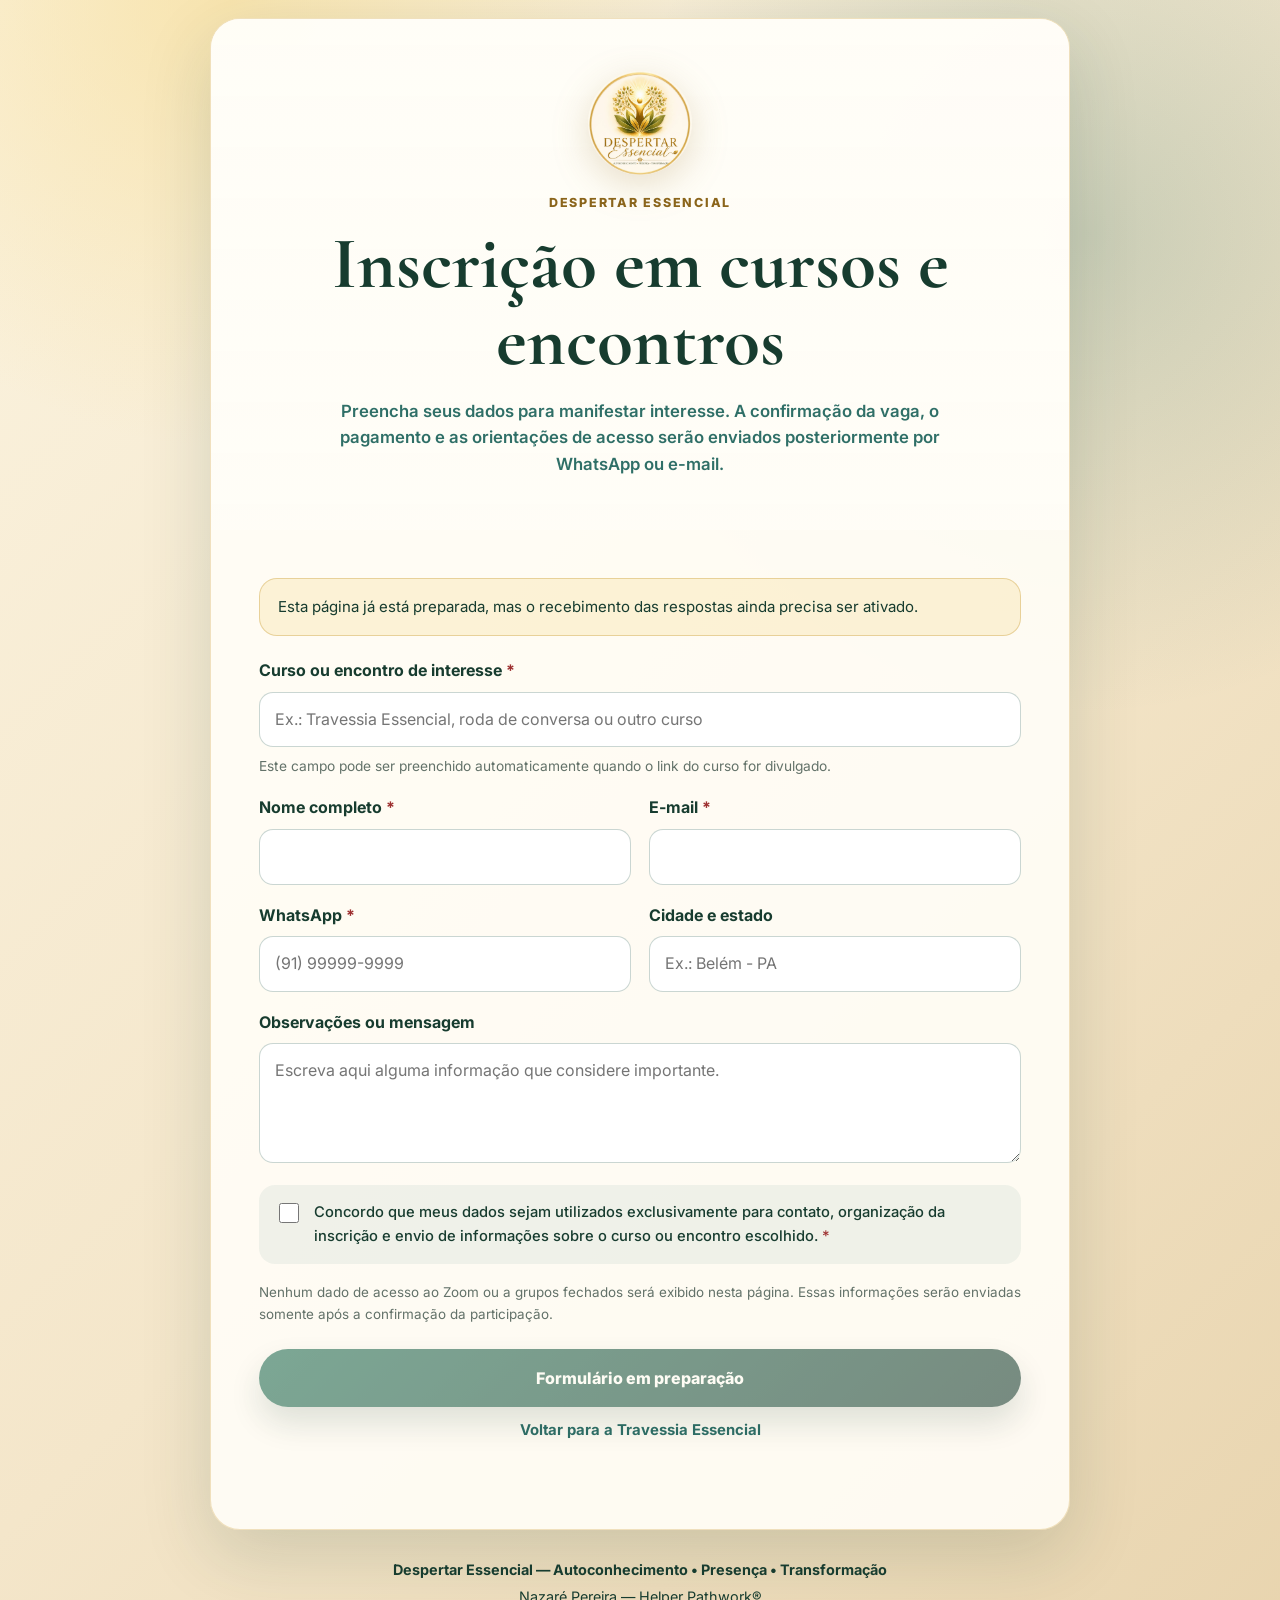
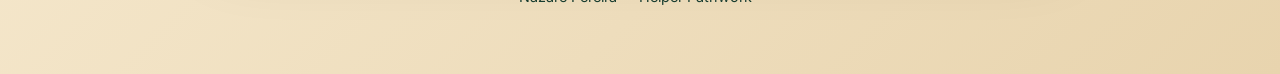
==== inscricao.html @ cbb1411a "Adiciona formulário reutilizável para cursos futuros" ====
<!DOCTYPE html>
<html lang="pt-BR">
  <head>
    <meta charset="UTF-8" />
    <meta name="viewport" content="width=device-width, initial-scale=1.0" />
    <meta name="robots" content="noindex,nofollow" />
    <meta
      name="description"
      content="Formulário de interesse para cursos e encontros do Despertar Essencial."
    />
    <title>Inscrição em cursos e encontros | Despertar Essencial</title>
    <link rel="preconnect" href="https://fonts.googleapis.com" />
    <link rel="preconnect" href="https://fonts.gstatic.com" crossorigin />
    <link
      href="https://fonts.googleapis.com/css2?family=Cormorant+Garamond:wght@600;700&family=Inter:wght@400;500;600;700;800&display=swap"
      rel="stylesheet"
    />
    <style>
      :root {
        --cream: #fbf3df;
        --solar: #f7df9d;
        --gold: #c89b35;
        --deep-gold: #8b651b;
        --forest: #173c2f;
        --forest-2: #245343;
        --sea: #2f6f67;
        --white: #fffdf7;
        --ink: #23372f;
        --muted: #637269;
        --danger: #9d2f2f;
        --shadow: 0 24px 70px rgba(23, 60, 47, 0.16);
      }

      * {
        box-sizing: border-box;
      }

      body {
        margin: 0;
        min-height: 100vh;
        color: var(--ink);
        background:
          radial-gradient(circle at 18% 0%, rgba(247, 223, 157, 0.72), transparent 28rem),
          radial-gradient(circle at 85% 14%, rgba(47, 111, 103, 0.22), transparent 30rem),
          linear-gradient(135deg, var(--cream) 0%, #f4e6ca 52%, #e8d4ae 100%);
        font-family: "Inter", system-ui, -apple-system, BlinkMacSystemFont, "Segoe UI", sans-serif;
        line-height: 1.6;
      }

      a {
        color: inherit;
      }

      .page-shell {
        width: min(860px, calc(100% - 24px));
        margin: 0 auto;
        padding: 18px 0 36px;
      }

      .card {
        overflow: hidden;
        border: 1px solid rgba(200, 155, 53, 0.28);
        border-radius: 30px;
        background: rgba(255, 253, 247, 0.92);
        box-shadow: var(--shadow);
      }

      .header {
        padding: clamp(28px, 6vw, 52px) clamp(20px, 6vw, 48px);
        background:
          linear-gradient(rgba(255, 253, 247, 0.89), rgba(255, 253, 247, 0.93)),
          url("https://images.unsplash.com/photo-1500530855697-b586d89ba3ee?auto=format&fit=crop&w=1400&q=80") center/cover;
        text-align: center;
      }

      .logo {
        display: block;
        width: 104px;
        height: auto;
        margin: 0 auto 18px;
        border-radius: 50%;
        filter: drop-shadow(0 10px 18px rgba(139, 101, 27, 0.2));
      }

      .eyebrow {
        margin: 0 0 12px;
        color: var(--deep-gold);
        font-size: 0.78rem;
        font-weight: 800;
        letter-spacing: 0.14em;
        text-transform: uppercase;
      }

      h1,
      h2 {
        margin: 0;
        color: var(--forest);
        font-family: "Cormorant Garamond", Georgia, serif;
        line-height: 1.05;
      }

      h1 {
        font-size: clamp(2.35rem, 7vw, 4.6rem);
      }

      h2 {
        font-size: clamp(2rem, 6vw, 3.25rem);
      }

      .subtitle {
        max-width: 650px;
        margin: 18px auto 0;
        color: var(--sea);
        font-size: 1.05rem;
        font-weight: 600;
      }

      .content {
        padding: clamp(24px, 6vw, 48px);
      }

      .notice {
        display: none;
        margin: 0 0 22px;
        padding: 16px 18px;
        border: 1px solid rgba(200, 155, 53, 0.38);
        border-radius: 18px;
        background: rgba(247, 223, 157, 0.34);
        color: var(--forest);
        font-size: 0.94rem;
      }

      .form-grid {
        display: grid;
        grid-template-columns: repeat(2, minmax(0, 1fr));
        gap: 18px;
      }

      .field {
        display: grid;
        gap: 8px;
      }

      .field--full {
        grid-column: 1 / -1;
      }

      label,
      legend {
        color: var(--forest);
        font-weight: 700;
      }

      .required {
        color: var(--danger);
      }

      input,
      textarea {
        width: 100%;
        border: 1px solid rgba(36, 83, 67, 0.24);
        border-radius: 14px;
        background: #ffffff;
        color: var(--ink);
        font: inherit;
        padding: 14px 15px;
        outline: none;
        transition: border-color 160ms ease, box-shadow 160ms ease;
      }

      input:focus,
      textarea:focus {
        border-color: var(--sea);
        box-shadow: 0 0 0 4px rgba(47, 111, 103, 0.12);
      }

      textarea {
        min-height: 120px;
        resize: vertical;
      }

      .help {
        margin: 0;
        color: var(--muted);
        font-size: 0.86rem;
      }

      .consent {
        display: flex;
        align-items: flex-start;
        gap: 12px;
        margin-top: 4px;
        padding: 16px;
        border-radius: 16px;
        background: rgba(47, 111, 103, 0.07);
      }

      .consent input {
        width: 20px;
        height: 20px;
        margin-top: 2px;
        flex: 0 0 auto;
      }

      .consent label {
        font-size: 0.92rem;
        font-weight: 500;
      }

      .privacy {
        margin: 18px 0 0;
        color: var(--muted);
        font-size: 0.84rem;
      }

      .actions {
        display: grid;
        gap: 12px;
        margin-top: 24px;
      }

      .button {
        display: inline-flex;
        align-items: center;
        justify-content: center;
        min-height: 58px;
        border: 0;
        border-radius: 999px;
        padding: 0 28px;
        color: var(--white);
        background: linear-gradient(135deg, #1f6b51, var(--forest));
        box-shadow: 0 16px 32px rgba(23, 60, 47, 0.24);
        font: inherit;
        font-weight: 800;
        text-decoration: none;
        cursor: pointer;
        transition: transform 180ms ease, box-shadow 180ms ease;
      }

      .button:hover,
      .button:focus-visible {
        transform: translateY(-2px);
        box-shadow: 0 18px 38px rgba(23, 60, 47, 0.3);
      }

      .button:disabled {
        opacity: 0.58;
        cursor: not-allowed;
        transform: none;
      }

      .back-link {
        display: inline-flex;
        justify-self: center;
        color: var(--sea);
        font-size: 0.93rem;
        font-weight: 700;
        text-decoration: none;
      }

      .status {
        min-height: 24px;
        margin: 14px 0 0;
        color: var(--forest);
        text-align: center;
        font-size: 0.92rem;
        font-weight: 600;
      }

      .confirmation {
        display: none;
        padding: clamp(30px, 7vw, 60px) clamp(22px, 7vw, 56px);
        text-align: center;
      }

      .check {
        display: grid;
        place-items: center;
        width: 78px;
        height: 78px;
        margin: 0 auto 22px;
        border-radius: 50%;
        background: linear-gradient(135deg, var(--sea), var(--forest));
        color: #fff;
        font-size: 2.8rem;
        font-weight: 800;
      }

      .confirmation p {
        max-width: 620px;
        margin: 18px auto 0;
        color: var(--muted);
        font-size: 1rem;
      }

      .confirmation .button {
        margin-top: 26px;
      }

      .footer {
        padding: 24px 18px 30px;
        color: var(--forest);
        text-align: center;
        font-size: 0.9rem;
      }

      .footer p {
        margin: 4px 0 0;
      }

      @media (max-width: 680px) {
        .page-shell {
          width: min(100% - 16px, 860px);
          padding-top: 8px;
        }

        .card {
          border-radius: 24px;
        }

        .form-grid {
          grid-template-columns: 1fr;
        }

        .field--full {
          grid-column: auto;
        }

        .button {
          width: 100%;
          padding: 0 18px;
        }
      }
    </style>
  </head>
  <body>
    <main class="page-shell">
      <section class="card" aria-labelledby="page-title">
        <header class="header">
          <img
            class="logo"
            src="assets/logo-despertar-essencial.jpeg.jpeg"
            alt="Logo Despertar Essencial"
            width="104"
            height="104"
          />
          <p class="eyebrow">Despertar Essencial</p>
          <h1 id="page-title">Inscrição em cursos e encontros</h1>
          <p class="subtitle">
            Preencha seus dados para manifestar interesse. A confirmação da vaga, o pagamento e as
            orientações de acesso serão enviados posteriormente por WhatsApp ou e-mail.
          </p>
        </header>

        <div class="content" id="form-area">
          <div class="notice" id="configuration-notice" role="status">
            Esta página já está preparada, mas o recebimento das respostas ainda precisa ser ativado.
          </div>

          <form id="course-form">
            <div class="form-grid">
              <div class="field field--full">
                <label for="curso">Curso ou encontro de interesse <span class="required">*</span></label>
                <input
                  id="curso"
                  name="curso"
                  type="text"
                  placeholder="Ex.: Travessia Essencial, roda de conversa ou outro curso"
                  required
                  autocomplete="off"
                />
                <p class="help">Este campo pode ser preenchido automaticamente quando o link do curso for divulgado.</p>
              </div>

              <div class="field">
                <label for="nome">Nome completo <span class="required">*</span></label>
                <input id="nome" name="nome" type="text" required autocomplete="name" />
              </div>

              <div class="field">
                <label for="email">E-mail <span class="required">*</span></label>
                <input id="email" name="email" type="email" required autocomplete="email" />
              </div>

              <div class="field">
                <label for="whatsapp">WhatsApp <span class="required">*</span></label>
                <input
                  id="whatsapp"
                  name="whatsapp"
                  type="tel"
                  placeholder="(91) 99999-9999"
                  required
                  autocomplete="tel"
                />
              </div>

              <div class="field">
                <label for="cidade_estado">Cidade e estado</label>
                <input
                  id="cidade_estado"
                  name="cidade_estado"
                  type="text"
                  placeholder="Ex.: Belém - PA"
                  autocomplete="address-level2"
                />
              </div>

              <div class="field field--full">
                <label for="observacoes">Observações ou mensagem</label>
                <textarea
                  id="observacoes"
                  name="observacoes"
                  placeholder="Escreva aqui alguma informação que considere importante."
                ></textarea>
              </div>

              <div class="field field--full">
                <div class="consent">
                  <input id="consentimento" name="consentimento" type="checkbox" value="sim" required />
                  <label for="consentimento">
                    Concordo que meus dados sejam utilizados exclusivamente para contato, organização
                    da inscrição e envio de informações sobre o curso ou encontro escolhido.
                    <span class="required">*</span>
                  </label>
                </div>
              </div>
            </div>

            <input type="hidden" name="_subject" value="Nova inscrição — Despertar Essencial" />

            <p class="privacy">
              Nenhum dado de acesso ao Zoom ou a grupos fechados será exibido nesta página. Essas
              informações serão enviadas somente após a confirmação da participação.
            </p>

            <div class="actions">
              <button class="button" id="submit-button" type="submit">Enviar minha inscrição</button>
              <a class="back-link" href="index.html">Voltar para a Travessia Essencial</a>
            </div>
            <p class="status" id="form-status" role="status" aria-live="polite"></p>
          </form>
        </div>

        <div class="confirmation" id="confirmation-area" aria-live="polite">
          <div class="check" aria-hidden="true">✓</div>
          <h2>Inscrição recebida!</h2>
          <p>
            Agradecemos seu interesse. Entraremos em contato pelo WhatsApp ou por e-mail para confirmar
            a vaga, orientar sobre o pagamento e enviar as informações do curso.
          </p>
          <a class="button" href="index.html">Voltar ao site</a>
        </div>
      </section>

      <footer class="footer">
        <p><strong>Despertar Essencial — Autoconhecimento • Presença • Transformação</strong></p>
        <p>Nazaré Pereira — Helper Pathwork®</p>
      </footer>
    </main>

    <script>
      const FORMSPREE_ENDPOINT = "SUBSTITUA_PELO_LINK_DO_FORMSPREE";

      const form = document.querySelector("#course-form");
      const formArea = document.querySelector("#form-area");
      const confirmationArea = document.querySelector("#confirmation-area");
      const statusMessage = document.querySelector("#form-status");
      const submitButton = document.querySelector("#submit-button");
      const configurationNotice = document.querySelector("#configuration-notice");
      const courseField = document.querySelector("#curso");

      const queryCourse = new URLSearchParams(window.location.search).get("curso");
      if (queryCourse) {
        courseField.value = queryCourse;
      }

      const isConfigured =
        FORMSPREE_ENDPOINT.startsWith("https://formspree.io/f/") &&
        !FORMSPREE_ENDPOINT.includes("SUBSTITUA_");

      if (!isConfigured) {
        configurationNotice.style.display = "block";
        submitButton.disabled = true;
        submitButton.textContent = "Formulário em preparação";
      }

      form.addEventListener("submit", async (event) => {
        event.preventDefault();

        if (!isConfigured) {
          statusMessage.textContent = "O recebimento das inscrições ainda não foi ativado.";
          return;
        }

        if (!form.reportValidity()) {
          return;
        }

        submitButton.disabled = true;
        submitButton.textContent = "Enviando...";
        statusMessage.textContent = "Aguarde um instante.";

        try {
          const response = await fetch(FORMSPREE_ENDPOINT, {
            method: "POST",
            body: new FormData(form),
            headers: {
              Accept: "application/json",
            },
          });

          if (!response.ok) {
            throw new Error("Não foi possível enviar o formulário.");
          }

          form.reset();
          formArea.style.display = "none";
          confirmationArea.style.display = "block";
          window.scrollTo({ top: 0, behavior: "smooth" });
        } catch (error) {
          statusMessage.textContent =
            "Não foi possível enviar agora. Verifique sua conexão e tente novamente.";
          submitButton.disabled = false;
          submitButton.textContent = "Enviar minha inscrição";
        }
      });
    </script>
  </body>
</html>
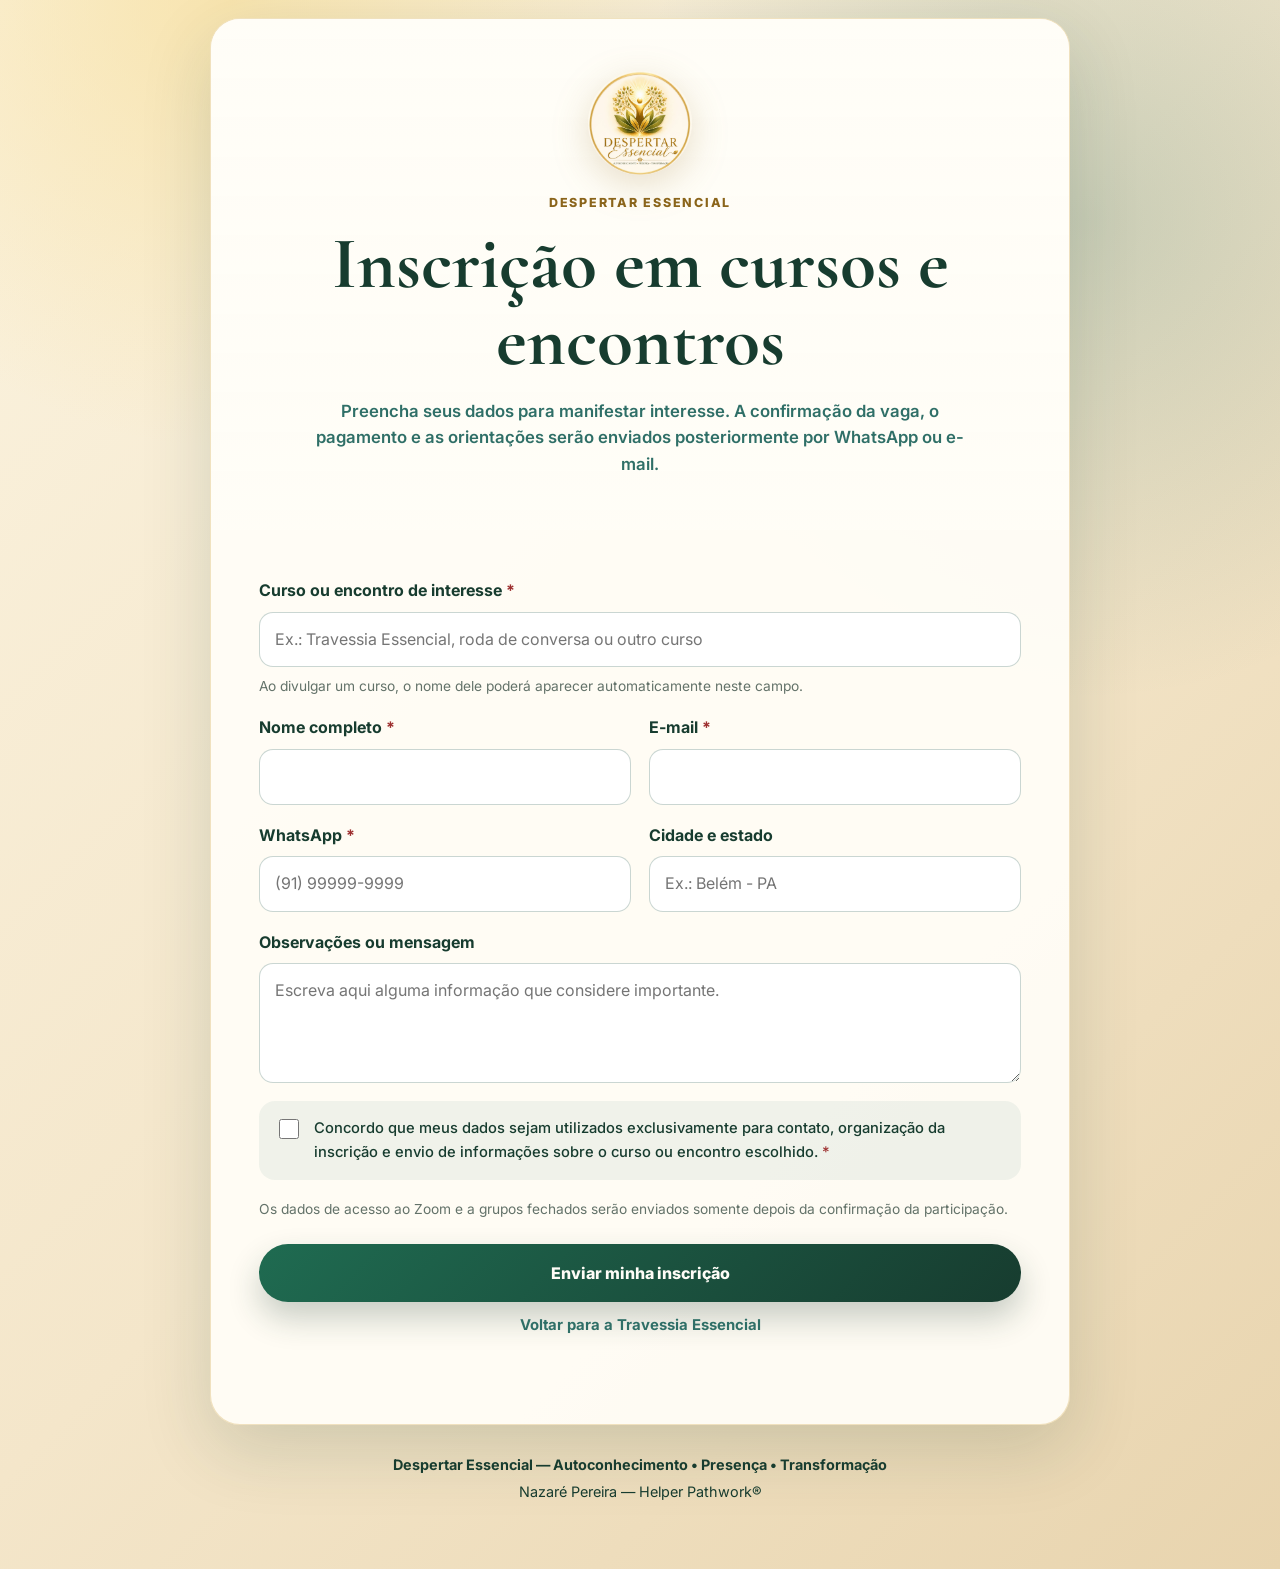
==== commit 09ae6ab7: "Ativa formulário de inscrições com Formspree" ====
--- a/inscricao.html
+++ b/inscricao.html
@@ -1,529 +1,373 @@
 <!DOCTYPE html>
 <html lang="pt-BR">
-  <head>
-    <meta charset="UTF-8" />
-    <meta name="viewport" content="width=device-width, initial-scale=1.0" />
-    <meta name="robots" content="noindex,nofollow" />
-    <meta
-      name="description"
-      content="Formulário de interesse para cursos e encontros do Despertar Essencial."
-    />
-    <title>Inscrição em cursos e encontros | Despertar Essencial</title>
-    <link rel="preconnect" href="https://fonts.googleapis.com" />
-    <link rel="preconnect" href="https://fonts.gstatic.com" crossorigin />
-    <link
-      href="https://fonts.googleapis.com/css2?family=Cormorant+Garamond:wght@600;700&family=Inter:wght@400;500;600;700;800&display=swap"
-      rel="stylesheet"
-    />
-    <style>
-      :root {
-        --cream: #fbf3df;
-        --solar: #f7df9d;
-        --gold: #c89b35;
-        --deep-gold: #8b651b;
-        --forest: #173c2f;
-        --forest-2: #245343;
-        --sea: #2f6f67;
-        --white: #fffdf7;
-        --ink: #23372f;
-        --muted: #637269;
-        --danger: #9d2f2f;
-        --shadow: 0 24px 70px rgba(23, 60, 47, 0.16);
+<head>
+  <meta charset="UTF-8" />
+  <meta name="viewport" content="width=device-width, initial-scale=1.0" />
+  <meta name="robots" content="noindex,nofollow" />
+  <meta name="description" content="Formulário de inscrição em cursos e encontros do Despertar Essencial." />
+  <title>Inscrição em cursos e encontros | Despertar Essencial</title>
+  <link rel="preconnect" href="https://fonts.googleapis.com" />
+  <link rel="preconnect" href="https://fonts.gstatic.com" crossorigin />
+  <link href="https://fonts.googleapis.com/css2?family=Cormorant+Garamond:wght@600;700&family=Inter:wght@400;500;600;700;800&display=swap" rel="stylesheet" />
+  <style>
+    :root {
+      --cream: #fbf3df;
+      --gold: #c89b35;
+      --deep-gold: #8b651b;
+      --forest: #173c2f;
+      --sea: #2f6f67;
+      --white: #fffdf7;
+      --ink: #23372f;
+      --muted: #637269;
+      --danger: #9d2f2f;
+      --shadow: 0 24px 70px rgba(23, 60, 47, 0.16);
+    }
+
+    * { box-sizing: border-box; }
+
+    body {
+      margin: 0;
+      min-height: 100vh;
+      color: var(--ink);
+      background:
+        radial-gradient(circle at 18% 0%, rgba(247, 223, 157, 0.72), transparent 28rem),
+        radial-gradient(circle at 85% 14%, rgba(47, 111, 103, 0.22), transparent 30rem),
+        linear-gradient(135deg, var(--cream) 0%, #f4e6ca 52%, #e8d4ae 100%);
+      font-family: "Inter", system-ui, sans-serif;
+      line-height: 1.6;
+    }
+
+    .page-shell {
+      width: min(860px, calc(100% - 24px));
+      margin: 0 auto;
+      padding: 18px 0 36px;
+    }
+
+    .card {
+      overflow: hidden;
+      border: 1px solid rgba(200, 155, 53, 0.28);
+      border-radius: 30px;
+      background: rgba(255, 253, 247, 0.94);
+      box-shadow: var(--shadow);
+    }
+
+    .header {
+      padding: clamp(28px, 6vw, 52px) clamp(20px, 6vw, 48px);
+      background:
+        linear-gradient(rgba(255, 253, 247, 0.89), rgba(255, 253, 247, 0.94)),
+        url("https://images.unsplash.com/photo-1500530855697-b586d89ba3ee?auto=format&fit=crop&w=1400&q=80") center/cover;
+      text-align: center;
+    }
+
+    .logo {
+      display: block;
+      width: 104px;
+      height: auto;
+      margin: 0 auto 18px;
+      border-radius: 50%;
+      filter: drop-shadow(0 10px 18px rgba(139, 101, 27, 0.2));
+    }
+
+    .eyebrow {
+      margin: 0 0 12px;
+      color: var(--deep-gold);
+      font-size: 0.78rem;
+      font-weight: 800;
+      letter-spacing: 0.14em;
+      text-transform: uppercase;
+    }
+
+    h1, h2 {
+      margin: 0;
+      color: var(--forest);
+      font-family: "Cormorant Garamond", Georgia, serif;
+      line-height: 1.05;
+    }
+
+    h1 { font-size: clamp(2.35rem, 7vw, 4.6rem); }
+    h2 { font-size: clamp(2rem, 6vw, 3.25rem); }
+
+    .subtitle {
+      max-width: 650px;
+      margin: 18px auto 0;
+      color: var(--sea);
+      font-size: 1.05rem;
+      font-weight: 600;
+    }
+
+    .content { padding: clamp(24px, 6vw, 48px); }
+
+    .form-grid {
+      display: grid;
+      grid-template-columns: repeat(2, minmax(0, 1fr));
+      gap: 18px;
+    }
+
+    .field { display: grid; gap: 8px; }
+    .field--full { grid-column: 1 / -1; }
+
+    label {
+      color: var(--forest);
+      font-weight: 700;
+    }
+
+    .required { color: var(--danger); }
+
+    input, textarea {
+      width: 100%;
+      border: 1px solid rgba(36, 83, 67, 0.24);
+      border-radius: 14px;
+      background: #fff;
+      color: var(--ink);
+      font: inherit;
+      padding: 14px 15px;
+      outline: none;
+    }
+
+    input:focus, textarea:focus {
+      border-color: var(--sea);
+      box-shadow: 0 0 0 4px rgba(47, 111, 103, 0.12);
+    }
+
+    textarea { min-height: 120px; resize: vertical; }
+
+    .help, .privacy {
+      margin: 0;
+      color: var(--muted);
+      font-size: 0.86rem;
+    }
+
+    .consent {
+      display: flex;
+      align-items: flex-start;
+      gap: 12px;
+      padding: 16px;
+      border-radius: 16px;
+      background: rgba(47, 111, 103, 0.07);
+    }
+
+    .consent input {
+      width: 20px;
+      height: 20px;
+      margin-top: 2px;
+      flex: 0 0 auto;
+    }
+
+    .consent label { font-size: 0.92rem; font-weight: 500; }
+    .privacy { margin-top: 18px; }
+
+    .actions {
+      display: grid;
+      gap: 12px;
+      margin-top: 24px;
+    }
+
+    .button {
+      display: inline-flex;
+      align-items: center;
+      justify-content: center;
+      min-height: 58px;
+      border: 0;
+      border-radius: 999px;
+      padding: 0 28px;
+      color: var(--white);
+      background: linear-gradient(135deg, #1f6b51, var(--forest));
+      box-shadow: 0 16px 32px rgba(23, 60, 47, 0.24);
+      font: inherit;
+      font-weight: 800;
+      text-decoration: none;
+      cursor: pointer;
+    }
+
+    .button:disabled { opacity: 0.62; cursor: wait; }
+
+    .back-link {
+      justify-self: center;
+      color: var(--sea);
+      font-size: 0.93rem;
+      font-weight: 700;
+      text-decoration: none;
+    }
+
+    .status {
+      min-height: 24px;
+      margin: 14px 0 0;
+      color: var(--forest);
+      text-align: center;
+      font-size: 0.92rem;
+      font-weight: 600;
+    }
+
+    .confirmation {
+      display: none;
+      padding: clamp(36px, 8vw, 68px) clamp(22px, 7vw, 56px);
+      text-align: center;
+    }
+
+    .check {
+      display: grid;
+      place-items: center;
+      width: 78px;
+      height: 78px;
+      margin: 0 auto 22px;
+      border-radius: 50%;
+      background: linear-gradient(135deg, var(--sea), var(--forest));
+      color: #fff;
+      font-size: 2.8rem;
+      font-weight: 800;
+    }
+
+    .confirmation p {
+      max-width: 620px;
+      margin: 18px auto 0;
+      color: var(--muted);
+    }
+
+    .confirmation .button { margin-top: 26px; }
+
+    .footer {
+      padding: 24px 18px 30px;
+      color: var(--forest);
+      text-align: center;
+      font-size: 0.9rem;
+    }
+
+    .footer p { margin: 4px 0 0; }
+
+    @media (max-width: 680px) {
+      .page-shell { width: min(100% - 16px, 860px); padding-top: 8px; }
+      .card { border-radius: 24px; }
+      .form-grid { grid-template-columns: 1fr; }
+      .field--full { grid-column: auto; }
+      .button { width: 100%; padding: 0 18px; }
+    }
+  </style>
+</head>
+<body>
+  <main class="page-shell">
+    <section class="card" aria-labelledby="page-title">
+      <header class="header">
+        <img class="logo" src="assets/logo-despertar-essencial.jpeg.jpeg" alt="Logo Despertar Essencial" width="104" height="104" />
+        <p class="eyebrow">Despertar Essencial</p>
+        <h1 id="page-title">Inscrição em cursos e encontros</h1>
+        <p class="subtitle">
+          Preencha seus dados para manifestar interesse. A confirmação da vaga, o pagamento e as orientações serão enviados posteriormente por WhatsApp ou e-mail.
+        </p>
+      </header>
+
+      <div class="content" id="form-area">
+        <form id="course-form" action="https://formspree.io/f/xkodjngg" method="POST">
+          <div class="form-grid">
+            <div class="field field--full">
+              <label for="curso">Curso ou encontro de interesse <span class="required">*</span></label>
+              <input id="curso" name="curso" type="text" placeholder="Ex.: Travessia Essencial, roda de conversa ou outro curso" required />
+              <p class="help">Ao divulgar um curso, o nome dele poderá aparecer automaticamente neste campo.</p>
+            </div>
+
+            <div class="field">
+              <label for="nome">Nome completo <span class="required">*</span></label>
+              <input id="nome" name="nome" type="text" required autocomplete="name" />
+            </div>
+
+            <div class="field">
+              <label for="email">E-mail <span class="required">*</span></label>
+              <input id="email" name="email" type="email" required autocomplete="email" />
+            </div>
+
+            <div class="field">
+              <label for="whatsapp">WhatsApp <span class="required">*</span></label>
+              <input id="whatsapp" name="whatsapp" type="tel" placeholder="(91) 99999-9999" required autocomplete="tel" />
+            </div>
+
+            <div class="field">
+              <label for="cidade_estado">Cidade e estado</label>
+              <input id="cidade_estado" name="cidade_estado" type="text" placeholder="Ex.: Belém - PA" />
+            </div>
+
+            <div class="field field--full">
+              <label for="observacoes">Observações ou mensagem</label>
+              <textarea id="observacoes" name="observacoes" placeholder="Escreva aqui alguma informação que considere importante."></textarea>
+            </div>
+
+            <div class="field field--full">
+              <div class="consent">
+                <input id="consentimento" name="consentimento" type="checkbox" value="sim" required />
+                <label for="consentimento">
+                  Concordo que meus dados sejam utilizados exclusivamente para contato, organização da inscrição e envio de informações sobre o curso ou encontro escolhido. <span class="required">*</span>
+                </label>
+              </div>
+            </div>
+          </div>
+
+          <input type="hidden" name="_subject" value="Nova inscrição — Despertar Essencial" />
+          <input type="text" name="_gotcha" tabindex="-1" autocomplete="off" style="position:absolute;left:-9999px" aria-hidden="true" />
+
+          <p class="privacy">
+            Os dados de acesso ao Zoom e a grupos fechados serão enviados somente depois da confirmação da participação.
+          </p>
+
+          <div class="actions">
+            <button class="button" id="submit-button" type="submit">Enviar minha inscrição</button>
+            <a class="back-link" href="index.html">Voltar para a Travessia Essencial</a>
+          </div>
+          <p class="status" id="form-status" role="status" aria-live="polite"></p>
+        </form>
+      </div>
+
+      <div class="confirmation" id="confirmation-area" aria-live="polite">
+        <div class="check" aria-hidden="true">✓</div>
+        <h2>Inscrição recebida!</h2>
+        <p>
+          Agradecemos seu interesse. Entraremos em contato pelo WhatsApp ou por e-mail para confirmar a vaga, orientar sobre o pagamento e enviar as informações do curso.
+        </p>
+        <a class="button" href="index.html">Voltar ao site</a>
+      </div>
+    </section>
+
+    <footer class="footer">
+      <p><strong>Despertar Essencial — Autoconhecimento • Presença • Transformação</strong></p>
+      <p>Nazaré Pereira — Helper Pathwork®</p>
+    </footer>
+  </main>
+
+  <script>
+    const form = document.querySelector("#course-form");
+    const formArea = document.querySelector("#form-area");
+    const confirmationArea = document.querySelector("#confirmation-area");
+    const statusMessage = document.querySelector("#form-status");
+    const submitButton = document.querySelector("#submit-button");
+    const courseField = document.querySelector("#curso");
+
+    const queryCourse = new URLSearchParams(window.location.search).get("curso");
+    if (queryCourse) courseField.value = queryCourse;
+
+    form.addEventListener("submit", async (event) => {
+      event.preventDefault();
+      if (!form.reportValidity()) return;
+
+      submitButton.disabled = true;
+      submitButton.textContent = "Enviando...";
+      statusMessage.textContent = "Aguarde um instante.";
+
+      try {
+        const response = await fetch(form.action, {
+          method: "POST",
+          body: new FormData(form),
+          headers: { Accept: "application/json" }
+        });
+
+        if (!response.ok) throw new Error("Falha no envio");
+
+        form.reset();
+        formArea.style.display = "none";
+        confirmationArea.style.display = "block";
+        window.scrollTo({ top: 0, behavior: "smooth" });
+      } catch (error) {
+        statusMessage.textContent = "Não foi possível enviar agora. Verifique sua conexão e tente novamente.";
+        submitButton.disabled = false;
+        submitButton.textContent = "Enviar minha inscrição";
       }
-
-      * {
-        box-sizing: border-box;
-      }
-
-      body {
-        margin: 0;
-        min-height: 100vh;
-        color: var(--ink);
-        background:
-          radial-gradient(circle at 18% 0%, rgba(247, 223, 157, 0.72), transparent 28rem),
-          radial-gradient(circle at 85% 14%, rgba(47, 111, 103, 0.22), transparent 30rem),
-          linear-gradient(135deg, var(--cream) 0%, #f4e6ca 52%, #e8d4ae 100%);
-        font-family: "Inter", system-ui, -apple-system, BlinkMacSystemFont, "Segoe UI", sans-serif;
-        line-height: 1.6;
-      }
-
-      a {
-        color: inherit;
-      }
-
-      .page-shell {
-        width: min(860px, calc(100% - 24px));
-        margin: 0 auto;
-        padding: 18px 0 36px;
-      }
-
-      .card {
-        overflow: hidden;
-        border: 1px solid rgba(200, 155, 53, 0.28);
-        border-radius: 30px;
-        background: rgba(255, 253, 247, 0.92);
-        box-shadow: var(--shadow);
-      }
-
-      .header {
-        padding: clamp(28px, 6vw, 52px) clamp(20px, 6vw, 48px);
-        background:
-          linear-gradient(rgba(255, 253, 247, 0.89), rgba(255, 253, 247, 0.93)),
-          url("https://images.unsplash.com/photo-1500530855697-b586d89ba3ee?auto=format&fit=crop&w=1400&q=80") center/cover;
-        text-align: center;
-      }
-
-      .logo {
-        display: block;
-        width: 104px;
-        height: auto;
-        margin: 0 auto 18px;
-        border-radius: 50%;
-        filter: drop-shadow(0 10px 18px rgba(139, 101, 27, 0.2));
-      }
-
-      .eyebrow {
-        margin: 0 0 12px;
-        color: var(--deep-gold);
-        font-size: 0.78rem;
-        font-weight: 800;
-        letter-spacing: 0.14em;
-        text-transform: uppercase;
-      }
-
-      h1,
-      h2 {
-        margin: 0;
-        color: var(--forest);
-        font-family: "Cormorant Garamond", Georgia, serif;
-        line-height: 1.05;
-      }
-
-      h1 {
-        font-size: clamp(2.35rem, 7vw, 4.6rem);
-      }
-
-      h2 {
-        font-size: clamp(2rem, 6vw, 3.25rem);
-      }
-
-      .subtitle {
-        max-width: 650px;
-        margin: 18px auto 0;
-        color: var(--sea);
-        font-size: 1.05rem;
-        font-weight: 600;
-      }
-
-      .content {
-        padding: clamp(24px, 6vw, 48px);
-      }
-
-      .notice {
-        display: none;
-        margin: 0 0 22px;
-        padding: 16px 18px;
-        border: 1px solid rgba(200, 155, 53, 0.38);
-        border-radius: 18px;
-        background: rgba(247, 223, 157, 0.34);
-        color: var(--forest);
-        font-size: 0.94rem;
-      }
-
-      .form-grid {
-        display: grid;
-        grid-template-columns: repeat(2, minmax(0, 1fr));
-        gap: 18px;
-      }
-
-      .field {
-        display: grid;
-        gap: 8px;
-      }
-
-      .field--full {
-        grid-column: 1 / -1;
-      }
-
-      label,
-      legend {
-        color: var(--forest);
-        font-weight: 700;
-      }
-
-      .required {
-        color: var(--danger);
-      }
-
-      input,
-      textarea {
-        width: 100%;
-        border: 1px solid rgba(36, 83, 67, 0.24);
-        border-radius: 14px;
-        background: #ffffff;
-        color: var(--ink);
-        font: inherit;
-        padding: 14px 15px;
-        outline: none;
-        transition: border-color 160ms ease, box-shadow 160ms ease;
-      }
-
-      input:focus,
-      textarea:focus {
-        border-color: var(--sea);
-        box-shadow: 0 0 0 4px rgba(47, 111, 103, 0.12);
-      }
-
-      textarea {
-        min-height: 120px;
-        resize: vertical;
-      }
-
-      .help {
-        margin: 0;
-        color: var(--muted);
-        font-size: 0.86rem;
-      }
-
-      .consent {
-        display: flex;
-        align-items: flex-start;
-        gap: 12px;
-        margin-top: 4px;
-        padding: 16px;
-        border-radius: 16px;
-        background: rgba(47, 111, 103, 0.07);
-      }
-
-      .consent input {
-        width: 20px;
-        height: 20px;
-        margin-top: 2px;
-        flex: 0 0 auto;
-      }
-
-      .consent label {
-        font-size: 0.92rem;
-        font-weight: 500;
-      }
-
-      .privacy {
-        margin: 18px 0 0;
-        color: var(--muted);
-        font-size: 0.84rem;
-      }
-
-      .actions {
-        display: grid;
-        gap: 12px;
-        margin-top: 24px;
-      }
-
-      .button {
-        display: inline-flex;
-        align-items: center;
-        justify-content: center;
-        min-height: 58px;
-        border: 0;
-        border-radius: 999px;
-        padding: 0 28px;
-        color: var(--white);
-        background: linear-gradient(135deg, #1f6b51, var(--forest));
-        box-shadow: 0 16px 32px rgba(23, 60, 47, 0.24);
-        font: inherit;
-        font-weight: 800;
-        text-decoration: none;
-        cursor: pointer;
-        transition: transform 180ms ease, box-shadow 180ms ease;
-      }
-
-      .button:hover,
-      .button:focus-visible {
-        transform: translateY(-2px);
-        box-shadow: 0 18px 38px rgba(23, 60, 47, 0.3);
-      }
-
-      .button:disabled {
-        opacity: 0.58;
-        cursor: not-allowed;
-        transform: none;
-      }
-
-      .back-link {
-        display: inline-flex;
-        justify-self: center;
-        color: var(--sea);
-        font-size: 0.93rem;
-        font-weight: 700;
-        text-decoration: none;
-      }
-
-      .status {
-        min-height: 24px;
-        margin: 14px 0 0;
-        color: var(--forest);
-        text-align: center;
-        font-size: 0.92rem;
-        font-weight: 600;
-      }
-
-      .confirmation {
-        display: none;
-        padding: clamp(30px, 7vw, 60px) clamp(22px, 7vw, 56px);
-        text-align: center;
-      }
-
-      .check {
-        display: grid;
-        place-items: center;
-        width: 78px;
-        height: 78px;
-        margin: 0 auto 22px;
-        border-radius: 50%;
-        background: linear-gradient(135deg, var(--sea), var(--forest));
-        color: #fff;
-        font-size: 2.8rem;
-        font-weight: 800;
-      }
-
-      .confirmation p {
-        max-width: 620px;
-        margin: 18px auto 0;
-        color: var(--muted);
-        font-size: 1rem;
-      }
-
-      .confirmation .button {
-        margin-top: 26px;
-      }
-
-      .footer {
-        padding: 24px 18px 30px;
-        color: var(--forest);
-        text-align: center;
-        font-size: 0.9rem;
-      }
-
-      .footer p {
-        margin: 4px 0 0;
-      }
-
-      @media (max-width: 680px) {
-        .page-shell {
-          width: min(100% - 16px, 860px);
-          padding-top: 8px;
-        }
-
-        .card {
-          border-radius: 24px;
-        }
-
-        .form-grid {
-          grid-template-columns: 1fr;
-        }
-
-        .field--full {
-          grid-column: auto;
-        }
-
-        .button {
-          width: 100%;
-          padding: 0 18px;
-        }
-      }
-    </style>
-  </head>
-  <body>
-    <main class="page-shell">
-      <section class="card" aria-labelledby="page-title">
-        <header class="header">
-          <img
-            class="logo"
-            src="assets/logo-despertar-essencial.jpeg.jpeg"
-            alt="Logo Despertar Essencial"
-            width="104"
-            height="104"
-          />
-          <p class="eyebrow">Despertar Essencial</p>
-          <h1 id="page-title">Inscrição em cursos e encontros</h1>
-          <p class="subtitle">
-            Preencha seus dados para manifestar interesse. A confirmação da vaga, o pagamento e as
-            orientações de acesso serão enviados posteriormente por WhatsApp ou e-mail.
-          </p>
-        </header>
-
-        <div class="content" id="form-area">
-          <div class="notice" id="configuration-notice" role="status">
-            Esta página já está preparada, mas o recebimento das respostas ainda precisa ser ativado.
-          </div>
-
-          <form id="course-form">
-            <div class="form-grid">
-              <div class="field field--full">
-                <label for="curso">Curso ou encontro de interesse <span class="required">*</span></label>
-                <input
-                  id="curso"
-                  name="curso"
-                  type="text"
-                  placeholder="Ex.: Travessia Essencial, roda de conversa ou outro curso"
-                  required
-                  autocomplete="off"
-                />
-                <p class="help">Este campo pode ser preenchido automaticamente quando o link do curso for divulgado.</p>
-              </div>
-
-              <div class="field">
-                <label for="nome">Nome completo <span class="required">*</span></label>
-                <input id="nome" name="nome" type="text" required autocomplete="name" />
-              </div>
-
-              <div class="field">
-                <label for="email">E-mail <span class="required">*</span></label>
-                <input id="email" name="email" type="email" required autocomplete="email" />
-              </div>
-
-              <div class="field">
-                <label for="whatsapp">WhatsApp <span class="required">*</span></label>
-                <input
-                  id="whatsapp"
-                  name="whatsapp"
-                  type="tel"
-                  placeholder="(91) 99999-9999"
-                  required
-                  autocomplete="tel"
-                />
-              </div>
-
-              <div class="field">
-                <label for="cidade_estado">Cidade e estado</label>
-                <input
-                  id="cidade_estado"
-                  name="cidade_estado"
-                  type="text"
-                  placeholder="Ex.: Belém - PA"
-                  autocomplete="address-level2"
-                />
-              </div>
-
-              <div class="field field--full">
-                <label for="observacoes">Observações ou mensagem</label>
-                <textarea
-                  id="observacoes"
-                  name="observacoes"
-                  placeholder="Escreva aqui alguma informação que considere importante."
-                ></textarea>
-              </div>
-
-              <div class="field field--full">
-                <div class="consent">
-                  <input id="consentimento" name="consentimento" type="checkbox" value="sim" required />
-                  <label for="consentimento">
-                    Concordo que meus dados sejam utilizados exclusivamente para contato, organização
-                    da inscrição e envio de informações sobre o curso ou encontro escolhido.
-                    <span class="required">*</span>
-                  </label>
-                </div>
-              </div>
-            </div>
-
-            <input type="hidden" name="_subject" value="Nova inscrição — Despertar Essencial" />
-
-            <p class="privacy">
-              Nenhum dado de acesso ao Zoom ou a grupos fechados será exibido nesta página. Essas
-              informações serão enviadas somente após a confirmação da participação.
-            </p>
-
-            <div class="actions">
-              <button class="button" id="submit-button" type="submit">Enviar minha inscrição</button>
-              <a class="back-link" href="index.html">Voltar para a Travessia Essencial</a>
-            </div>
-            <p class="status" id="form-status" role="status" aria-live="polite"></p>
-          </form>
-        </div>
-
-        <div class="confirmation" id="confirmation-area" aria-live="polite">
-          <div class="check" aria-hidden="true">✓</div>
-          <h2>Inscrição recebida!</h2>
-          <p>
-            Agradecemos seu interesse. Entraremos em contato pelo WhatsApp ou por e-mail para confirmar
-            a vaga, orientar sobre o pagamento e enviar as informações do curso.
-          </p>
-          <a class="button" href="index.html">Voltar ao site</a>
-        </div>
-      </section>
-
-      <footer class="footer">
-        <p><strong>Despertar Essencial — Autoconhecimento • Presença • Transformação</strong></p>
-        <p>Nazaré Pereira — Helper Pathwork®</p>
-      </footer>
-    </main>
-
-    <script>
-      const FORMSPREE_ENDPOINT = "SUBSTITUA_PELO_LINK_DO_FORMSPREE";
-
-      const form = document.querySelector("#course-form");
-      const formArea = document.querySelector("#form-area");
-      const confirmationArea = document.querySelector("#confirmation-area");
-      const statusMessage = document.querySelector("#form-status");
-      const submitButton = document.querySelector("#submit-button");
-      const configurationNotice = document.querySelector("#configuration-notice");
-      const courseField = document.querySelector("#curso");
-
-      const queryCourse = new URLSearchParams(window.location.search).get("curso");
-      if (queryCourse) {
-        courseField.value = queryCourse;
-      }
-
-      const isConfigured =
-        FORMSPREE_ENDPOINT.startsWith("https://formspree.io/f/") &&
-        !FORMSPREE_ENDPOINT.includes("SUBSTITUA_");
-
-      if (!isConfigured) {
-        configurationNotice.style.display = "block";
-        submitButton.disabled = true;
-        submitButton.textContent = "Formulário em preparação";
-      }
-
-      form.addEventListener("submit", async (event) => {
-        event.preventDefault();
-
-        if (!isConfigured) {
-          statusMessage.textContent = "O recebimento das inscrições ainda não foi ativado.";
-          return;
-        }
-
-        if (!form.reportValidity()) {
-          return;
-        }
-
-        submitButton.disabled = true;
-        submitButton.textContent = "Enviando...";
-        statusMessage.textContent = "Aguarde um instante.";
-
-        try {
-          const response = await fetch(FORMSPREE_ENDPOINT, {
-            method: "POST",
-            body: new FormData(form),
-            headers: {
-              Accept: "application/json",
-            },
-          });
-
-          if (!response.ok) {
-            throw new Error("Não foi possível enviar o formulário.");
-          }
-
-          form.reset();
-          formArea.style.display = "none";
-          confirmationArea.style.display = "block";
-          window.scrollTo({ top: 0, behavior: "smooth" });
-        } catch (error) {
-          statusMessage.textContent =
-            "Não foi possível enviar agora. Verifique sua conexão e tente novamente.";
-          submitButton.disabled = false;
-          submitButton.textContent = "Enviar minha inscrição";
-        }
-      });
-    </script>
-  </body>
+    });
+  </script>
+</body>
 </html>
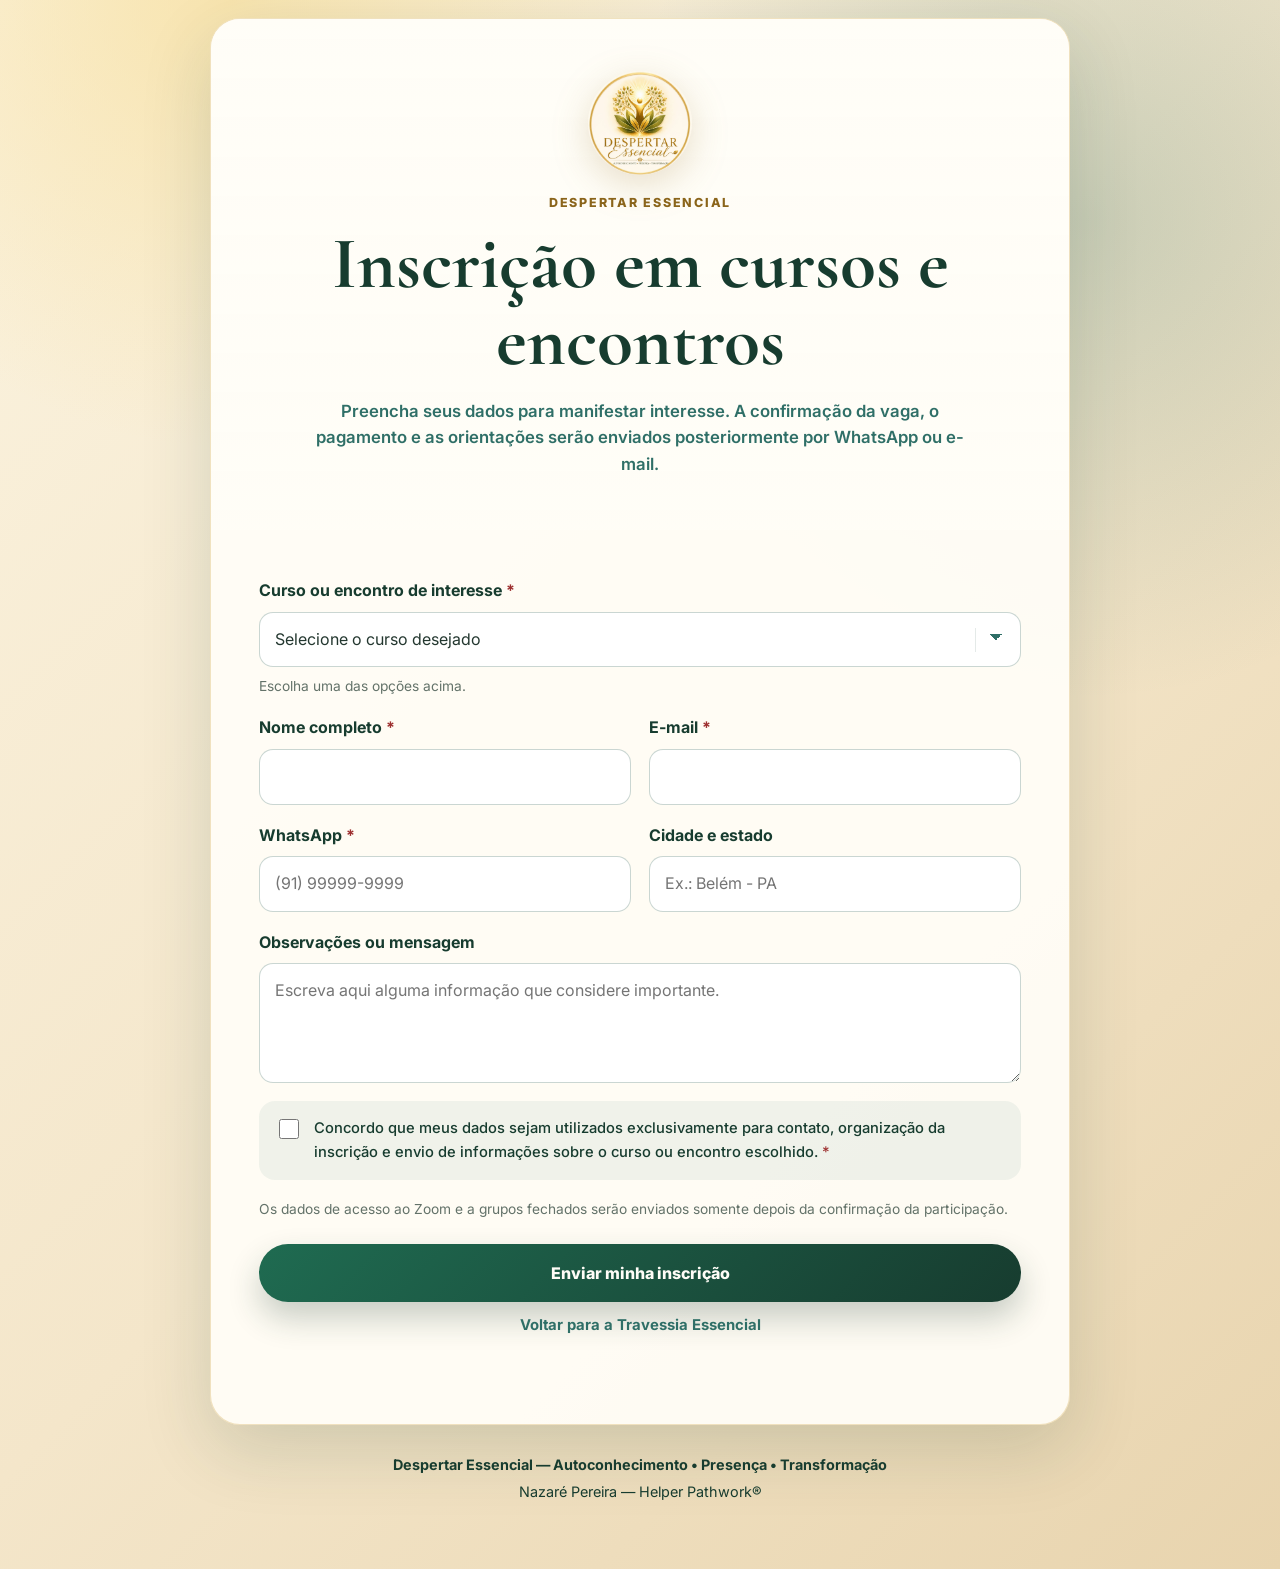
==== commit 6c8ba66e: "Adiciona seleção de curso no formulário" ====
--- a/inscricao.html
+++ b/inscricao.html
@@ -1,373 +1,231 @@
 <!DOCTYPE html>
 <html lang="pt-BR">
-<head>
-  <meta charset="UTF-8" />
-  <meta name="viewport" content="width=device-width, initial-scale=1.0" />
-  <meta name="robots" content="noindex,nofollow" />
-  <meta name="description" content="Formulário de inscrição em cursos e encontros do Despertar Essencial." />
-  <title>Inscrição em cursos e encontros | Despertar Essencial</title>
-  <link rel="preconnect" href="https://fonts.googleapis.com" />
-  <link rel="preconnect" href="https://fonts.gstatic.com" crossorigin />
-  <link href="https://fonts.googleapis.com/css2?family=Cormorant+Garamond:wght@600;700&family=Inter:wght@400;500;600;700;800&display=swap" rel="stylesheet" />
-  <style>
-    :root {
-      --cream: #fbf3df;
-      --gold: #c89b35;
-      --deep-gold: #8b651b;
-      --forest: #173c2f;
-      --sea: #2f6f67;
-      --white: #fffdf7;
-      --ink: #23372f;
-      --muted: #637269;
-      --danger: #9d2f2f;
-      --shadow: 0 24px 70px rgba(23, 60, 47, 0.16);
-    }
-
-    * { box-sizing: border-box; }
-
-    body {
-      margin: 0;
-      min-height: 100vh;
-      color: var(--ink);
-      background:
-        radial-gradient(circle at 18% 0%, rgba(247, 223, 157, 0.72), transparent 28rem),
-        radial-gradient(circle at 85% 14%, rgba(47, 111, 103, 0.22), transparent 30rem),
-        linear-gradient(135deg, var(--cream) 0%, #f4e6ca 52%, #e8d4ae 100%);
-      font-family: "Inter", system-ui, sans-serif;
-      line-height: 1.6;
-    }
-
-    .page-shell {
-      width: min(860px, calc(100% - 24px));
-      margin: 0 auto;
-      padding: 18px 0 36px;
-    }
-
-    .card {
-      overflow: hidden;
-      border: 1px solid rgba(200, 155, 53, 0.28);
-      border-radius: 30px;
-      background: rgba(255, 253, 247, 0.94);
-      box-shadow: var(--shadow);
-    }
-
-    .header {
-      padding: clamp(28px, 6vw, 52px) clamp(20px, 6vw, 48px);
-      background:
-        linear-gradient(rgba(255, 253, 247, 0.89), rgba(255, 253, 247, 0.94)),
-        url("https://images.unsplash.com/photo-1500530855697-b586d89ba3ee?auto=format&fit=crop&w=1400&q=80") center/cover;
-      text-align: center;
-    }
-
-    .logo {
-      display: block;
-      width: 104px;
-      height: auto;
-      margin: 0 auto 18px;
-      border-radius: 50%;
-      filter: drop-shadow(0 10px 18px rgba(139, 101, 27, 0.2));
-    }
-
-    .eyebrow {
-      margin: 0 0 12px;
-      color: var(--deep-gold);
-      font-size: 0.78rem;
-      font-weight: 800;
-      letter-spacing: 0.14em;
-      text-transform: uppercase;
-    }
-
-    h1, h2 {
-      margin: 0;
-      color: var(--forest);
-      font-family: "Cormorant Garamond", Georgia, serif;
-      line-height: 1.05;
-    }
-
-    h1 { font-size: clamp(2.35rem, 7vw, 4.6rem); }
-    h2 { font-size: clamp(2rem, 6vw, 3.25rem); }
-
-    .subtitle {
-      max-width: 650px;
-      margin: 18px auto 0;
-      color: var(--sea);
-      font-size: 1.05rem;
-      font-weight: 600;
-    }
-
-    .content { padding: clamp(24px, 6vw, 48px); }
-
-    .form-grid {
-      display: grid;
-      grid-template-columns: repeat(2, minmax(0, 1fr));
-      gap: 18px;
-    }
-
-    .field { display: grid; gap: 8px; }
-    .field--full { grid-column: 1 / -1; }
-
-    label {
-      color: var(--forest);
-      font-weight: 700;
-    }
-
-    .required { color: var(--danger); }
-
-    input, textarea {
-      width: 100%;
-      border: 1px solid rgba(36, 83, 67, 0.24);
-      border-radius: 14px;
-      background: #fff;
-      color: var(--ink);
-      font: inherit;
-      padding: 14px 15px;
-      outline: none;
-    }
-
-    input:focus, textarea:focus {
-      border-color: var(--sea);
-      box-shadow: 0 0 0 4px rgba(47, 111, 103, 0.12);
-    }
-
-    textarea { min-height: 120px; resize: vertical; }
-
-    .help, .privacy {
-      margin: 0;
-      color: var(--muted);
-      font-size: 0.86rem;
-    }
-
-    .consent {
-      display: flex;
-      align-items: flex-start;
-      gap: 12px;
-      padding: 16px;
-      border-radius: 16px;
-      background: rgba(47, 111, 103, 0.07);
-    }
-
-    .consent input {
-      width: 20px;
-      height: 20px;
-      margin-top: 2px;
-      flex: 0 0 auto;
-    }
-
-    .consent label { font-size: 0.92rem; font-weight: 500; }
-    .privacy { margin-top: 18px; }
-
-    .actions {
-      display: grid;
-      gap: 12px;
-      margin-top: 24px;
-    }
-
-    .button {
-      display: inline-flex;
-      align-items: center;
-      justify-content: center;
-      min-height: 58px;
-      border: 0;
-      border-radius: 999px;
-      padding: 0 28px;
-      color: var(--white);
-      background: linear-gradient(135deg, #1f6b51, var(--forest));
-      box-shadow: 0 16px 32px rgba(23, 60, 47, 0.24);
-      font: inherit;
-      font-weight: 800;
-      text-decoration: none;
-      cursor: pointer;
-    }
-
-    .button:disabled { opacity: 0.62; cursor: wait; }
-
-    .back-link {
-      justify-self: center;
-      color: var(--sea);
-      font-size: 0.93rem;
-      font-weight: 700;
-      text-decoration: none;
-    }
-
-    .status {
-      min-height: 24px;
-      margin: 14px 0 0;
-      color: var(--forest);
-      text-align: center;
-      font-size: 0.92rem;
-      font-weight: 600;
-    }
-
-    .confirmation {
-      display: none;
-      padding: clamp(36px, 8vw, 68px) clamp(22px, 7vw, 56px);
-      text-align: center;
-    }
-
-    .check {
-      display: grid;
-      place-items: center;
-      width: 78px;
-      height: 78px;
-      margin: 0 auto 22px;
-      border-radius: 50%;
-      background: linear-gradient(135deg, var(--sea), var(--forest));
-      color: #fff;
-      font-size: 2.8rem;
-      font-weight: 800;
-    }
-
-    .confirmation p {
-      max-width: 620px;
-      margin: 18px auto 0;
-      color: var(--muted);
-    }
-
-    .confirmation .button { margin-top: 26px; }
-
-    .footer {
-      padding: 24px 18px 30px;
-      color: var(--forest);
-      text-align: center;
-      font-size: 0.9rem;
-    }
-
-    .footer p { margin: 4px 0 0; }
-
-    @media (max-width: 680px) {
-      .page-shell { width: min(100% - 16px, 860px); padding-top: 8px; }
-      .card { border-radius: 24px; }
-      .form-grid { grid-template-columns: 1fr; }
-      .field--full { grid-column: auto; }
-      .button { width: 100%; padding: 0 18px; }
-    }
-  </style>
-</head>
-<body>
-  <main class="page-shell">
-    <section class="card" aria-labelledby="page-title">
-      <header class="header">
-        <img class="logo" src="assets/logo-despertar-essencial.jpeg.jpeg" alt="Logo Despertar Essencial" width="104" height="104" />
-        <p class="eyebrow">Despertar Essencial</p>
-        <h1 id="page-title">Inscrição em cursos e encontros</h1>
-        <p class="subtitle">
-          Preencha seus dados para manifestar interesse. A confirmação da vaga, o pagamento e as orientações serão enviados posteriormente por WhatsApp ou e-mail.
-        </p>
-      </header>
-
-      <div class="content" id="form-area">
-        <form id="course-form" action="https://formspree.io/f/xkodjngg" method="POST">
-          <div class="form-grid">
-            <div class="field field--full">
-              <label for="curso">Curso ou encontro de interesse <span class="required">*</span></label>
-              <input id="curso" name="curso" type="text" placeholder="Ex.: Travessia Essencial, roda de conversa ou outro curso" required />
-              <p class="help">Ao divulgar um curso, o nome dele poderá aparecer automaticamente neste campo.</p>
+  <head>
+    <meta charset="UTF-8" />
+    <meta name="viewport" content="width=device-width, initial-scale=1.0" />
+    <meta name="robots" content="noindex,nofollow" />
+    <meta name="description" content="Formulário de interesse para cursos e encontros do Despertar Essencial." />
+    <title>Inscrição em cursos e encontros | Despertar Essencial</title>
+    <link rel="preconnect" href="https://fonts.googleapis.com" />
+    <link rel="preconnect" href="https://fonts.gstatic.com" crossorigin />
+    <link href="https://fonts.googleapis.com/css2?family=Cormorant+Garamond:wght@600;700&family=Inter:wght@400;500;600;700;800&display=swap" rel="stylesheet" />
+    <style>
+      :root {
+        --cream: #fbf3df;
+        --deep-gold: #8b651b;
+        --forest: #173c2f;
+        --sea: #2f6f67;
+        --white: #fffdf7;
+        --ink: #23372f;
+        --muted: #637269;
+        --danger: #9d2f2f;
+        --shadow: 0 24px 70px rgba(23, 60, 47, 0.16);
+      }
+      * { box-sizing: border-box; }
+      body {
+        margin: 0;
+        min-height: 100vh;
+        color: var(--ink);
+        background:
+          radial-gradient(circle at 18% 0%, rgba(247, 223, 157, 0.72), transparent 28rem),
+          radial-gradient(circle at 85% 14%, rgba(47, 111, 103, 0.22), transparent 30rem),
+          linear-gradient(135deg, var(--cream) 0%, #f4e6ca 52%, #e8d4ae 100%);
+        font-family: "Inter", system-ui, sans-serif;
+        line-height: 1.6;
+      }
+      .page-shell { width: min(860px, calc(100% - 24px)); margin: 0 auto; padding: 18px 0 36px; }
+      .card { overflow: hidden; border: 1px solid rgba(200, 155, 53, 0.28); border-radius: 30px; background: rgba(255, 253, 247, 0.94); box-shadow: var(--shadow); }
+      .header {
+        padding: clamp(28px, 6vw, 52px) clamp(20px, 6vw, 48px);
+        background:
+          linear-gradient(rgba(255, 253, 247, 0.89), rgba(255, 253, 247, 0.94)),
+          url("https://images.unsplash.com/photo-1500530855697-b586d89ba3ee?auto=format&fit=crop&w=1400&q=80") center/cover;
+        text-align: center;
+      }
+      .logo { display: block; width: 104px; height: auto; margin: 0 auto 18px; border-radius: 50%; filter: drop-shadow(0 10px 18px rgba(139, 101, 27, 0.2)); }
+      .eyebrow { margin: 0 0 12px; color: var(--deep-gold); font-size: 0.78rem; font-weight: 800; letter-spacing: 0.14em; text-transform: uppercase; }
+      h1, h2 { margin: 0; color: var(--forest); font-family: "Cormorant Garamond", Georgia, serif; line-height: 1.05; }
+      h1 { font-size: clamp(2.35rem, 7vw, 4.6rem); }
+      h2 { font-size: clamp(2rem, 6vw, 3.25rem); }
+      .subtitle { max-width: 650px; margin: 18px auto 0; color: var(--sea); font-size: 1.05rem; font-weight: 600; }
+      .content { padding: clamp(24px, 6vw, 48px); }
+      .form-grid { display: grid; grid-template-columns: repeat(2, minmax(0, 1fr)); gap: 18px; }
+      .field { display: grid; gap: 8px; }
+      .field--full { grid-column: 1 / -1; }
+      label { color: var(--forest); font-weight: 700; }
+      .required { color: var(--danger); }
+      input, select, textarea {
+        width: 100%;
+        border: 1px solid rgba(36, 83, 67, 0.24);
+        border-radius: 14px;
+        background: #fff;
+        color: var(--ink);
+        font: inherit;
+        padding: 14px 15px;
+        outline: none;
+      }
+      select {
+        appearance: none;
+        -webkit-appearance: none;
+        -moz-appearance: none;
+        padding-right: 54px;
+        background-image:
+          linear-gradient(45deg, transparent 50%, var(--sea) 50%),
+          linear-gradient(135deg, var(--sea) 50%, transparent 50%),
+          linear-gradient(to right, rgba(36, 83, 67, 0.12), rgba(36, 83, 67, 0.12));
+        background-position:
+          calc(100% - 24px) calc(50% - 3px),
+          calc(100% - 18px) calc(50% - 3px),
+          calc(100% - 44px) 50%;
+        background-size: 6px 6px, 6px 6px, 1px 24px;
+        background-repeat: no-repeat;
+      }
+      input:focus, select:focus, textarea:focus { border-color: var(--sea); box-shadow: 0 0 0 4px rgba(47, 111, 103, 0.12); }
+      textarea { min-height: 120px; resize: vertical; }
+      .help, .privacy { margin: 0; color: var(--muted); font-size: 0.86rem; }
+      .consent { display: flex; align-items: flex-start; gap: 12px; padding: 16px; border-radius: 16px; background: rgba(47, 111, 103, 0.07); }
+      .consent input { width: 20px; height: 20px; margin-top: 2px; flex: 0 0 auto; }
+      .consent label { font-size: 0.92rem; font-weight: 500; }
+      .privacy { margin-top: 18px; }
+      .actions { display: grid; gap: 12px; margin-top: 24px; }
+      .button {
+        display: inline-flex;
+        align-items: center;
+        justify-content: center;
+        min-height: 58px;
+        border: 0;
+        border-radius: 999px;
+        padding: 0 28px;
+        color: var(--white);
+        background: linear-gradient(135deg, #1f6b51, var(--forest));
+        box-shadow: 0 16px 32px rgba(23, 60, 47, 0.24);
+        font: inherit;
+        font-weight: 800;
+        text-decoration: none;
+        cursor: pointer;
+      }
+      .button:disabled { opacity: 0.62; cursor: wait; }
+      .back-link { justify-self: center; color: var(--sea); font-size: 0.93rem; font-weight: 700; text-decoration: none; }
+      .status { min-height: 24px; margin: 14px 0 0; color: var(--forest); text-align: center; font-size: 0.92rem; font-weight: 600; }
+      .confirmation { display: none; padding: clamp(36px, 8vw, 68px) clamp(22px, 7vw, 56px); text-align: center; }
+      .check { display: grid; place-items: center; width: 78px; height: 78px; margin: 0 auto 22px; border-radius: 50%; background: linear-gradient(135deg, var(--sea), var(--forest)); color: #fff; font-size: 2.8rem; font-weight: 800; }
+      .confirmation p { max-width: 620px; margin: 18px auto 0; color: var(--muted); }
+      .confirmation .button { margin-top: 26px; }
+      .footer { padding: 24px 18px 30px; color: var(--forest); text-align: center; font-size: 0.9rem; }
+      .footer p { margin: 4px 0 0; }
+      @media (max-width: 680px) {
+        .page-shell { width: min(100% - 16px, 860px); padding-top: 8px; }
+        .card { border-radius: 24px; }
+        .form-grid { grid-template-columns: 1fr; }
+        .field--full { grid-column: auto; }
+        .button { width: 100%; padding: 0 18px; }
+      }
+    </style>
+  </head>
+  <body>
+    <main class="page-shell">
+      <section class="card" aria-labelledby="page-title">
+        <header class="header">
+          <img class="logo" src="assets/logo-despertar-essencial.jpeg.jpeg" alt="Logo Despertar Essencial" width="104" height="104" />
+          <p class="eyebrow">Despertar Essencial</p>
+          <h1 id="page-title">Inscrição em cursos e encontros</h1>
+          <p class="subtitle">Preencha seus dados para manifestar interesse. A confirmação da vaga, o pagamento e as orientações serão enviados posteriormente por WhatsApp ou e-mail.</p>
+        </header>
+        <div class="content" id="form-area">
+          <form id="course-form" action="https://formspree.io/f/xkodjngg" method="POST">
+            <div class="form-grid">
+              <div class="field field--full">
+                <label for="curso">Curso ou encontro de interesse <span class="required">*</span></label>
+                <select id="curso" name="curso" required>
+                  <option value="" selected disabled>Selecione o curso desejado</option>
+                  <option value="Travessia Essencial">Travessia Essencial</option>
+                  <option value="Roda de Conversa">Roda de Conversa</option>
+                </select>
+                <p class="help">Escolha uma das opções acima.</p>
+              </div>
+              <div class="field">
+                <label for="nome">Nome completo <span class="required">*</span></label>
+                <input id="nome" name="nome" type="text" required autocomplete="name" />
+              </div>
+              <div class="field">
+                <label for="email">E-mail <span class="required">*</span></label>
+                <input id="email" name="email" type="email" required autocomplete="email" />
+              </div>
+              <div class="field">
+                <label for="whatsapp">WhatsApp <span class="required">*</span></label>
+                <input id="whatsapp" name="whatsapp" type="tel" placeholder="(91) 99999-9999" required autocomplete="tel" />
+              </div>
+              <div class="field">
+                <label for="cidade_estado">Cidade e estado</label>
+                <input id="cidade_estado" name="cidade_estado" type="text" placeholder="Ex.: Belém - PA" />
+              </div>
+              <div class="field field--full">
+                <label for="observacoes">Observações ou mensagem</label>
+                <textarea id="observacoes" name="observacoes" placeholder="Escreva aqui alguma informação que considere importante."></textarea>
+              </div>
+              <div class="field field--full">
+                <div class="consent">
+                  <input id="consentimento" name="consentimento" type="checkbox" value="sim" required />
+                  <label for="consentimento">Concordo que meus dados sejam utilizados exclusivamente para contato, organização da inscrição e envio de informações sobre o curso ou encontro escolhido. <span class="required">*</span></label>
+                </div>
+              </div>
             </div>
-
-            <div class="field">
-              <label for="nome">Nome completo <span class="required">*</span></label>
-              <input id="nome" name="nome" type="text" required autocomplete="name" />
+            <input type="hidden" name="_subject" value="Nova inscrição — Despertar Essencial" />
+            <input type="text" name="_gotcha" tabindex="-1" autocomplete="off" style="position:absolute;left:-9999px" aria-hidden="true" />
+            <p class="privacy">Os dados de acesso ao Zoom e a grupos fechados serão enviados somente depois da confirmação da participação.</p>
+            <div class="actions">
+              <button class="button" id="submit-button" type="submit">Enviar minha inscrição</button>
+              <a class="back-link" href="index.html">Voltar para a Travessia Essencial</a>
             </div>
-
-            <div class="field">
-              <label for="email">E-mail <span class="required">*</span></label>
-              <input id="email" name="email" type="email" required autocomplete="email" />
-            </div>
-
-            <div class="field">
-              <label for="whatsapp">WhatsApp <span class="required">*</span></label>
-              <input id="whatsapp" name="whatsapp" type="tel" placeholder="(91) 99999-9999" required autocomplete="tel" />
-            </div>
-
-            <div class="field">
-              <label for="cidade_estado">Cidade e estado</label>
-              <input id="cidade_estado" name="cidade_estado" type="text" placeholder="Ex.: Belém - PA" />
-            </div>
-
-            <div class="field field--full">
-              <label for="observacoes">Observações ou mensagem</label>
-              <textarea id="observacoes" name="observacoes" placeholder="Escreva aqui alguma informação que considere importante."></textarea>
-            </div>
-
-            <div class="field field--full">
-              <div class="consent">
-                <input id="consentimento" name="consentimento" type="checkbox" value="sim" required />
-                <label for="consentimento">
-                  Concordo que meus dados sejam utilizados exclusivamente para contato, organização da inscrição e envio de informações sobre o curso ou encontro escolhido. <span class="required">*</span>
-                </label>
-              </div>
-            </div>
-          </div>
-
-          <input type="hidden" name="_subject" value="Nova inscrição — Despertar Essencial" />
-          <input type="text" name="_gotcha" tabindex="-1" autocomplete="off" style="position:absolute;left:-9999px" aria-hidden="true" />
-
-          <p class="privacy">
-            Os dados de acesso ao Zoom e a grupos fechados serão enviados somente depois da confirmação da participação.
-          </p>
-
-          <div class="actions">
-            <button class="button" id="submit-button" type="submit">Enviar minha inscrição</button>
-            <a class="back-link" href="index.html">Voltar para a Travessia Essencial</a>
-          </div>
-          <p class="status" id="form-status" role="status" aria-live="polite"></p>
-        </form>
-      </div>
-
-      <div class="confirmation" id="confirmation-area" aria-live="polite">
-        <div class="check" aria-hidden="true">✓</div>
-        <h2>Inscrição recebida!</h2>
-        <p>
-          Agradecemos seu interesse. Entraremos em contato pelo WhatsApp ou por e-mail para confirmar a vaga, orientar sobre o pagamento e enviar as informações do curso.
-        </p>
-        <a class="button" href="index.html">Voltar ao site</a>
-      </div>
-    </section>
-
-    <footer class="footer">
-      <p><strong>Despertar Essencial — Autoconhecimento • Presença • Transformação</strong></p>
-      <p>Nazaré Pereira — Helper Pathwork®</p>
-    </footer>
-  </main>
-
-  <script>
-    const form = document.querySelector("#course-form");
-    const formArea = document.querySelector("#form-area");
-    const confirmationArea = document.querySelector("#confirmation-area");
-    const statusMessage = document.querySelector("#form-status");
-    const submitButton = document.querySelector("#submit-button");
-    const courseField = document.querySelector("#curso");
-
-    const queryCourse = new URLSearchParams(window.location.search).get("curso");
-    if (queryCourse) courseField.value = queryCourse;
-
-    form.addEventListener("submit", async (event) => {
-      event.preventDefault();
-      if (!form.reportValidity()) return;
-
-      submitButton.disabled = true;
-      submitButton.textContent = "Enviando...";
-      statusMessage.textContent = "Aguarde um instante.";
-
-      try {
-        const response = await fetch(form.action, {
-          method: "POST",
-          body: new FormData(form),
-          headers: { Accept: "application/json" }
-        });
-
-        if (!response.ok) throw new Error("Falha no envio");
-
-        form.reset();
-        formArea.style.display = "none";
-        confirmationArea.style.display = "block";
-        window.scrollTo({ top: 0, behavior: "smooth" });
-      } catch (error) {
-        statusMessage.textContent = "Não foi possível enviar agora. Verifique sua conexão e tente novamente.";
-        submitButton.disabled = false;
-        submitButton.textContent = "Enviar minha inscrição";
-      }
-    });
-  </script>
-</body>
-</html>
+            <p class="status" id="form-status" role="status" aria-live="polite"></p>
+          </form>
+        </div>
+        <div class="confirmation" id="confirmation-area" aria-live="polite">
+          <div class="check" aria-hidden="true">✓</div>
+          <h2>Inscrição recebida!</h2>
+          <p>Agradecemos seu interesse. Entraremos em contato pelo WhatsApp ou por e-mail para confirmar a vaga, orientar sobre o pagamento e enviar as informações do curso.</p>
+          <a class="button" href="index.html">Voltar ao site</a>
+        </div>
+      </section>
+      <footer class="footer">
+        <p><strong>Despertar Essencial — Autoconhecimento • Presença • Transformação</strong></p>
+        <p>Nazaré Pereira — Helper Pathwork®</p>
+      </footer>
+    </main>
+    <script>
+      const form = document.querySelector("#course-form");
+      const formArea = document.querySelector("#form-area");
+      const confirmationArea = document.querySelector("#confirmation-area");
+      const statusMessage = document.querySelector("#form-status");
+      const submitButton = document.querySelector("#submit-button");
+      const courseField = document.querySelector("#curso");
+      const queryCourse = new URLSearchParams(window.location.search).get("curso");
+      if (queryCourse && Array.from(courseField.options).some((option) => option.value === queryCourse)) {
+        courseField.value = queryCourse;
+      }
+      form.addEventListener("submit", async (event) => {
+        event.preventDefault();
+        if (!form.reportValidity()) return;
+        submitButton.disabled = true;
+        submitButton.textContent = "Enviando...";
+        statusMessage.textContent = "Aguarde um instante.";
+        try {
+          const response = await fetch(form.action, {
+            method: "POST",
+            body: new FormData(form),
+            headers: { Accept: "application/json" }
+          });
+          if (!response.ok) throw new Error("Falha no envio");
+          form.reset();
+          formArea.style.display = "none";
+          confirmationArea.style.display = "block";
+          window.scrollTo({ top: 0, behavior: "smooth" });
+        } catch (error) {
+          statusMessage.textContent = "Não foi possível enviar agora. Verifique sua conexão e tente novamente.";
+          submitButton.disabled = false;
+          submitButton.textContent = "Enviar minha inscrição";
+        }
+      });
+    </script>
+  </body>
+</html>
